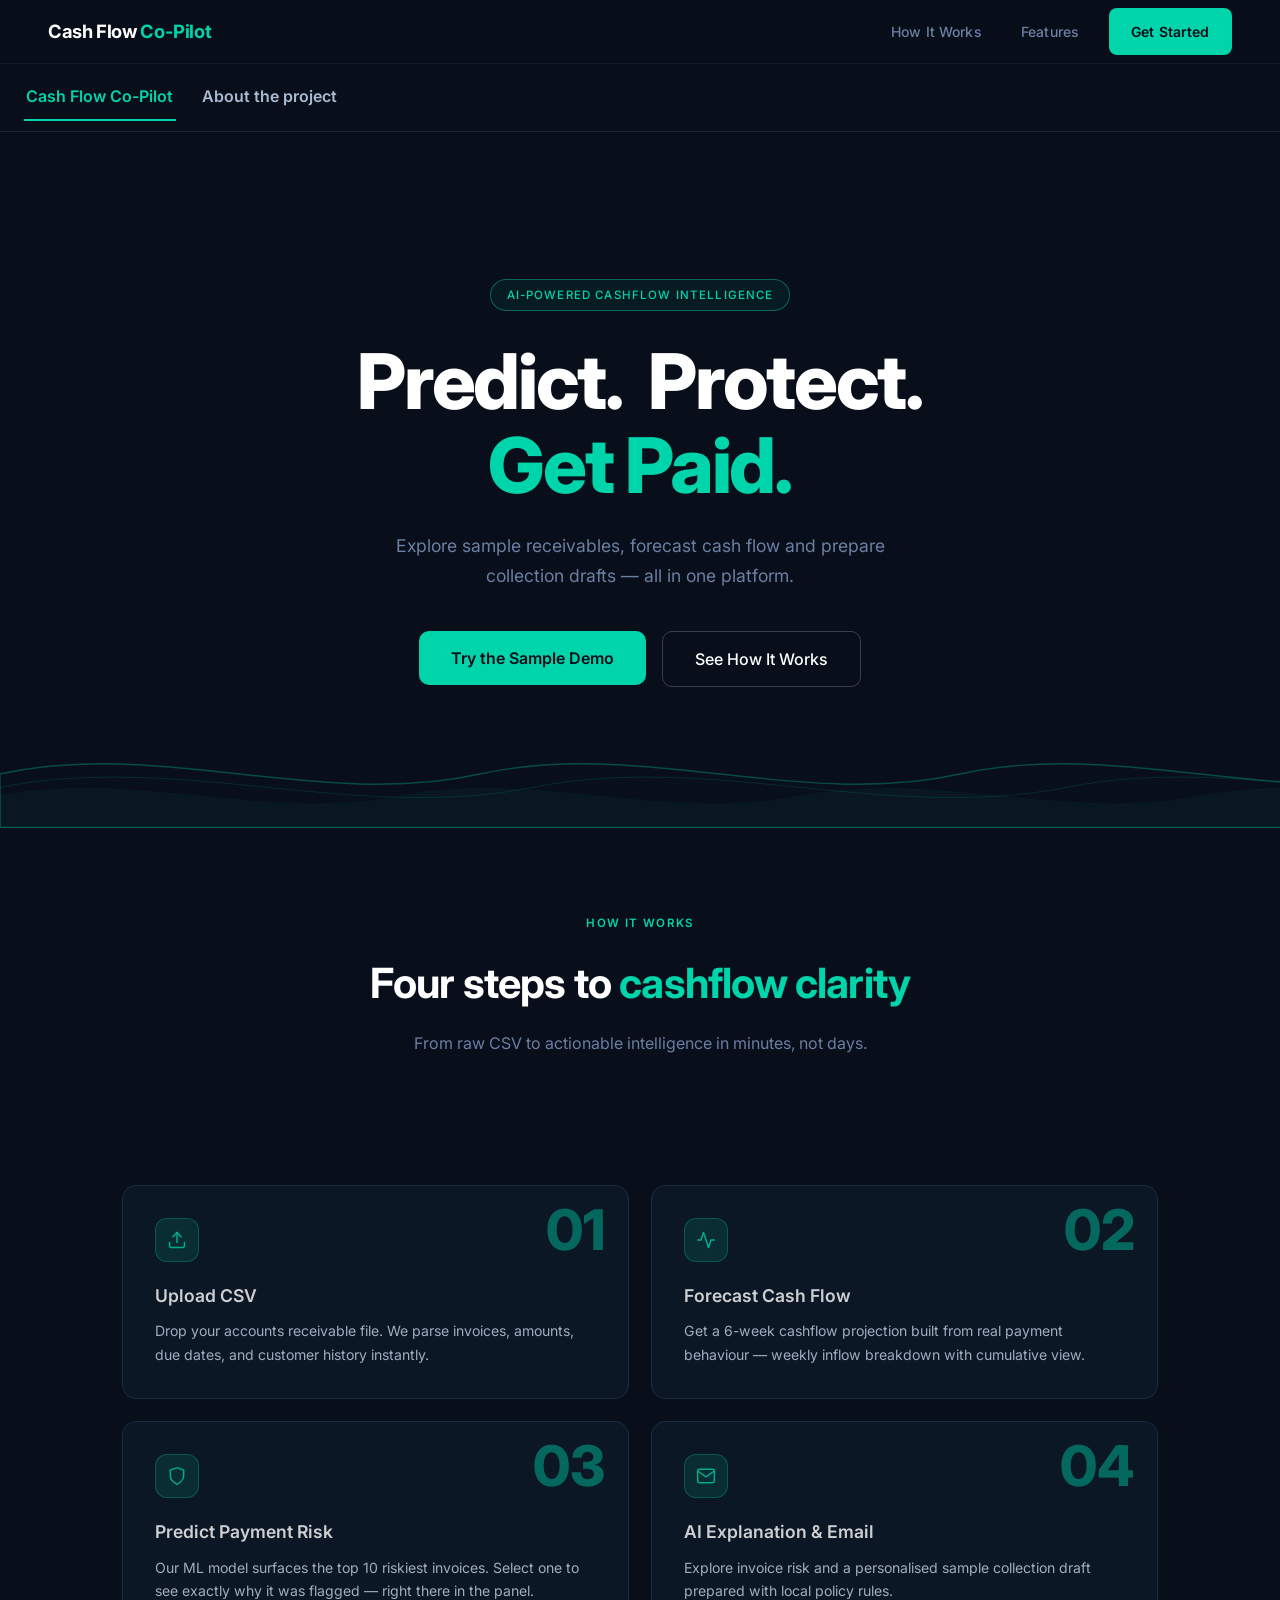
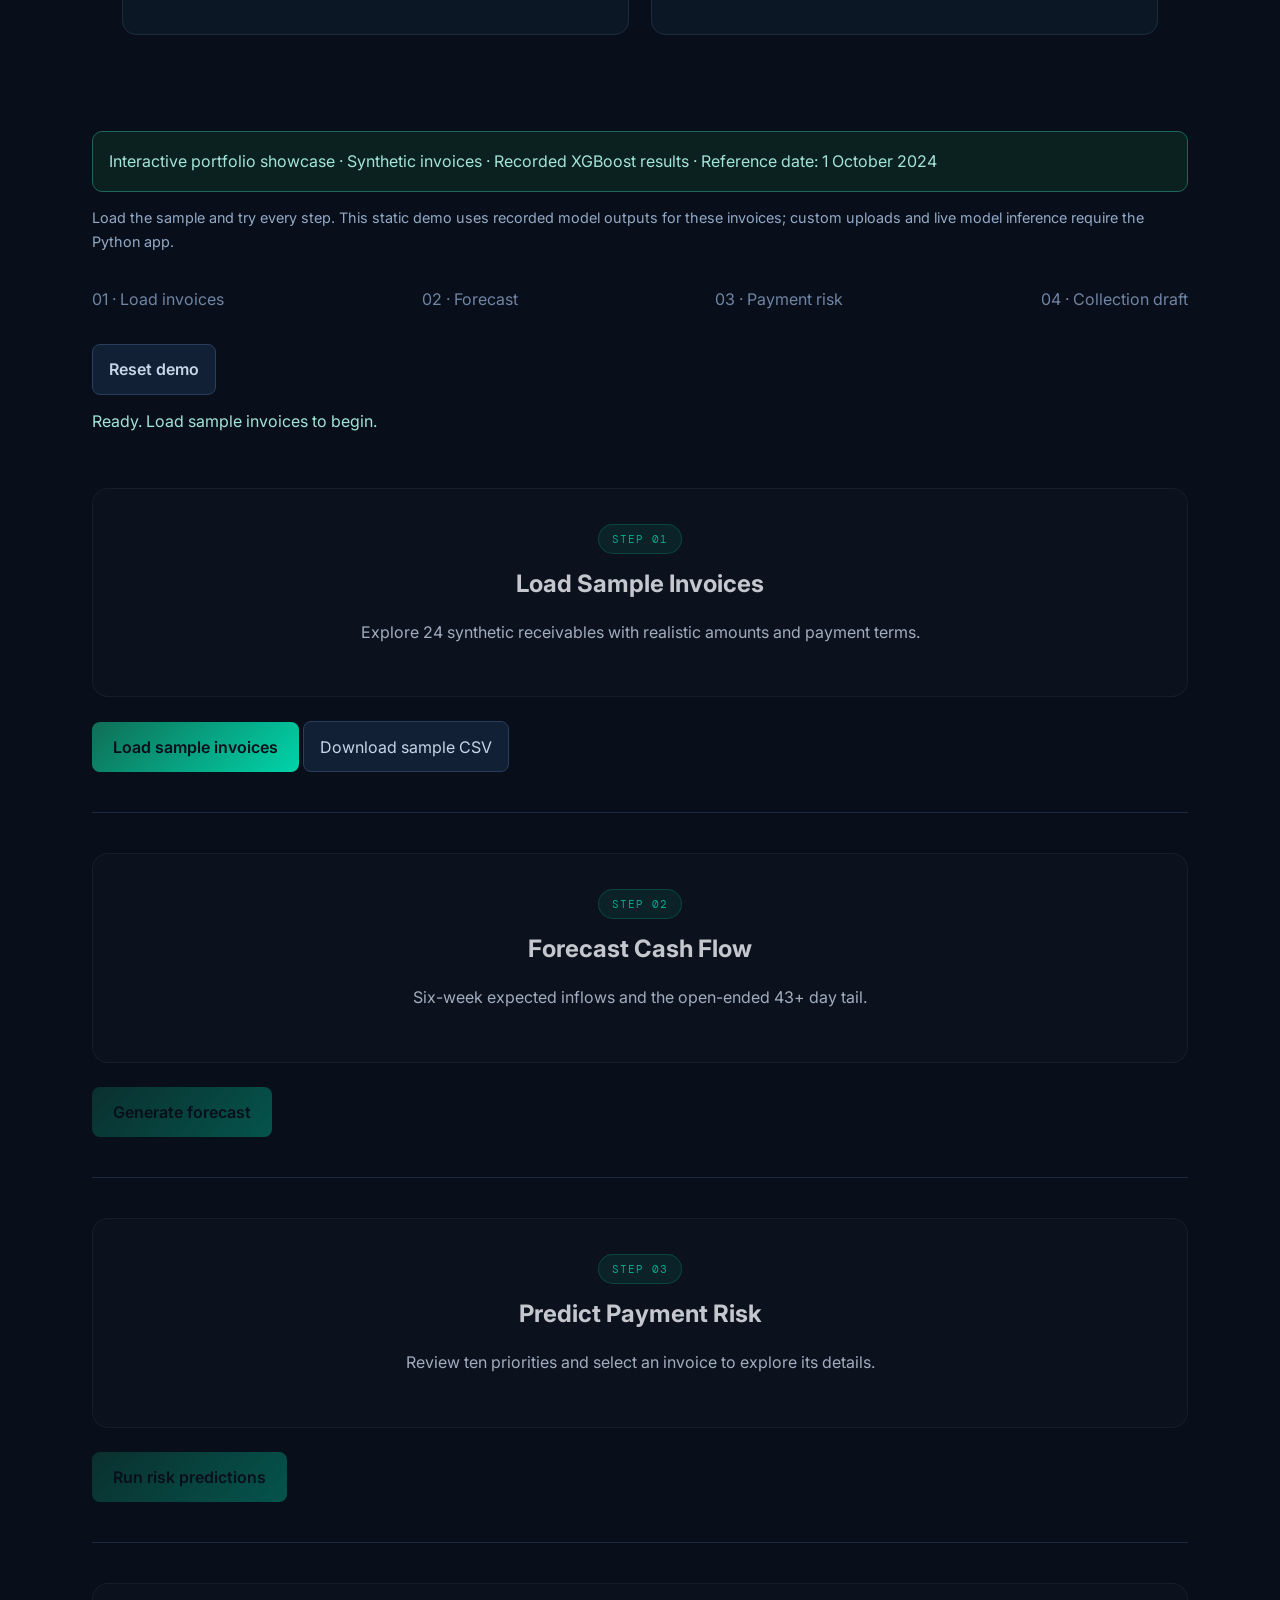
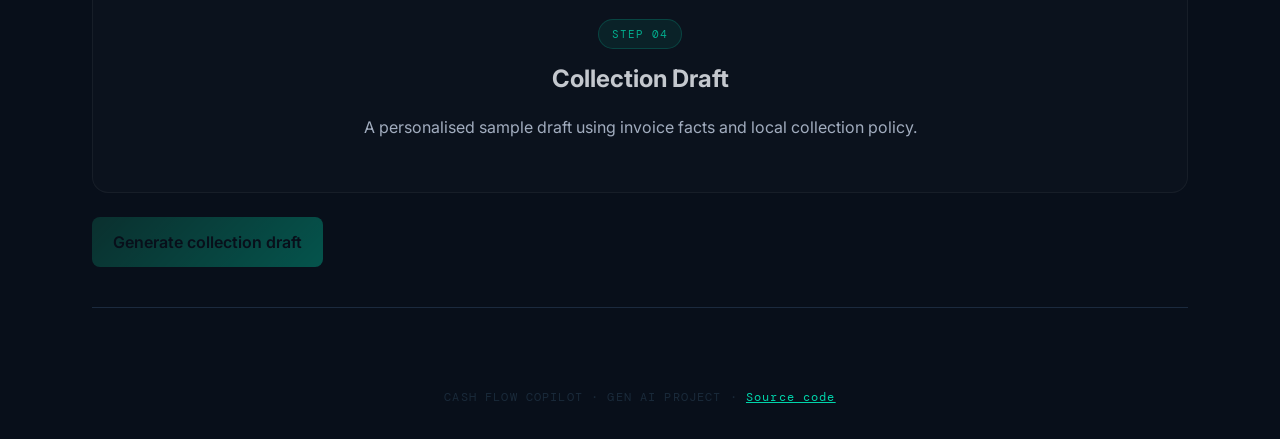
==== index.html @ 93c6bf47 "Publish interactive Cash Flow Co-Pilot sample showcase" ====
<!doctype html>
<html lang="en"><head><meta charset="utf-8"><meta name="viewport" content="width=device-width,initial-scale=1">
<title>Cash Flow Co-Pilot | Diogo Fernandes</title>
<meta name="description" content="Try Cash Flow Co-Pilot: interactive invoice payment forecasts, collections priorities and sample drafts. Learn about the XGBoost project.">
<link rel="icon" href="data:image/svg+xml,%3Csvg xmlns='http://www.w3.org/2000/svg' viewBox='0 0 64 64'%3E%3Ctext y='50' font-size='50'%3E💸%3C/text%3E%3C/svg%3E">
<link rel="stylesheet" href="original-theme.css"><link rel="stylesheet" href="site.css">
<script src="app.js" defer></script></head><body>
<div id="nav"></div>
<div class="tabs" role="tablist" aria-label="Project pages">
<button id="demo-tab" role="tab" aria-controls="demo" aria-selected="true">Cash Flow Co-Pilot</button>
<button id="about-tab" role="tab" aria-controls="about" aria-selected="false" tabindex="-1">About the project</button></div>
<main>
<section id="demo" role="tabpanel" aria-labelledby="demo-tab"><div id="landing"></div>
<div class="workspace" id="upload-section">
<div class="notice">Interactive portfolio showcase · Synthetic invoices · Recorded XGBoost results · Reference date: 1 October 2024</div>
<p class="note">Load the sample and try every step. This static demo uses recorded model outputs for these invoices; custom uploads and live model inference require the Python app.</p>
<div class="progress" aria-label="Workflow progress"><span>01 · Load invoices</span><span>02 · Forecast</span><span>03 · Payment risk</span><span>04 · Collection draft</span></div>
<button id="reset" class="secondary">Reset demo</button><div id="status" role="status" aria-live="polite"></div>
<section class="stage"><div class="step-block"><span class="snum">STEP 01</span><h2>Load Sample Invoices</h2><p>Explore 24 synthetic receivables with realistic amounts and payment terms.</p></div>
<button id="load">Load sample invoices</button> <a class="secondary" href="sample-invoices.csv" download>Download sample CSV</a>
<div id="invoices" hidden></div></section>
<section class="stage"><div class="step-block"><span class="snum">STEP 02</span><h2>Forecast Cash Flow</h2><p>Six-week expected inflows and the open-ended 43+ day tail.</p></div>
<button id="forecast" disabled>Generate forecast</button><div id="forecast-result" hidden></div></section>
<section class="stage"><div class="step-block"><span class="snum">STEP 03</span><h2>Predict Payment Risk</h2><p>Review ten priorities and select an invoice to explore its details.</p></div>
<button id="rank" disabled>Run risk predictions</button><div id="ranking-result" hidden></div></section>
<section class="stage"><div class="step-block"><span class="snum">STEP 04</span><h2>Collection Draft</h2><p>A personalised sample draft using invoice facts and local collection policy.</p></div>
<button id="draft" disabled>Generate collection draft</button><div id="draft-result" hidden></div></section>
</div></section>
<section id="about" class="about" role="tabpanel" aria-labelledby="about-tab" hidden></section>
</main><footer class="footer">CASH FLOW COPILOT · GEN AI PROJECT · <a href="https://github.com/diogofernandes/cf_copilot_dashboard">Source code</a></footer>
</body></html>
---- original-theme.css ----
@import url('https://fonts.googleapis.com/css2?family=Inter:wght@300;400;500;600;700;800&family=DM+Mono:wght@400;500&display=swap');

html, body, [class*="css"] { font-family: 'Inter', sans-serif; }
.main { background-color: #080f1a; }
.stApp { background: #080f1a; }
section[data-testid="stSidebar"] { display: none !important; }
header[data-testid="stHeader"] { display: none !important; }
div[data-testid="stDecoration"] { display: none !important; }
#MainMenu { display: none !important; }
div[data-testid="stToolbar"] { display: none !important; }
div[data-testid="stStatusWidget"] { display: none !important; }
.block-container { padding-top: 0 !important; max-width: 100% !important; }

/* Override Streamlit's global a{} styles inside nav */
div.nav a, div.nav a:link, div.nav a:visited, div.nav a:active {
    color: #6b7fa3 !important;
    text-decoration: none !important;
}
div.nav a.nav-cta, div.nav a.nav-cta:link,
div.nav a.nav-cta:visited, div.nav a.nav-cta:active {
    color: #080f1a !important;
    text-decoration: none !important;
}

/* Nav — fix Streamlit wrapper stacking */
[data-testid="stMarkdown"]:has(.nav) {
    position: sticky !important;
    top: 0 !important;
    z-index: 1000 !important;
    pointer-events: auto !important;
}
.nav {
    display: flex; align-items: center; justify-content: space-between;
    padding: 0 3rem; height: 64px;
    border-bottom: 1px solid rgba(255,255,255,0.06);
    background: rgba(8,15,26,0.95); position: sticky; top: 0; z-index: 1000;
    backdrop-filter: blur(12px);
    pointer-events: auto !important;
}
.nav-logo { font-size: 1.15rem; font-weight: 700; color: #ffffff; letter-spacing: -0.02em; }
.nav-logo span { color: #00d4aa; }
.nav-links { display: flex; gap: 0.25rem; align-items: center; pointer-events: auto !important; }
.nav-link {
    font-size: 0.875rem !important; font-weight: 500 !important; color: #6b7fa3 !important;
    text-decoration: none !important;
    padding: 0.75rem 1.1rem; border-radius: 8px; letter-spacing: 0.01em;
    display: inline-block !important;
    position: relative !important; z-index: 1001 !important;
    pointer-events: auto !important; cursor: pointer !important;
    transition: color 0.2s ease, background 0.2s ease;
}
.nav-link:hover { color: #ffffff !important; background: rgba(255,255,255,0.05); }
.nav-cta {
    font-size: 0.875rem !important; font-weight: 600 !important; color: #080f1a !important;
    background: #00d4aa; text-decoration: none !important;
    padding: 0.75rem 1.4rem; border-radius: 8px; margin-left: 0.5rem;
    letter-spacing: 0.01em; display: inline-block !important;
    position: relative !important; z-index: 1001 !important;
    pointer-events: auto !important; cursor: pointer !important;
    transition: background 0.2s ease, box-shadow 0.2s ease, transform 0.2s ease;
}
.nav-cta:hover { background: #00f0c0 !important; color: #080f1a !important; transform: translateY(-1px); box-shadow: 0 4px 16px rgba(0,212,170,0.35); }

/* Hero */
.hero {
    position: relative; min-height: 82vh;
    display: flex; flex-direction: column;
    align-items: center; justify-content: center;
    text-align: center; overflow: visible; padding: 4rem 2rem;
}
.hero-badge {
    display: inline-block; border: 1px solid rgba(0,212,170,0.4);
    color: #00d4aa; font-size: 0.72rem; font-weight: 500;
    padding: 0.35rem 1rem; border-radius: 50px;
    letter-spacing: 0.1em; margin-bottom: 1.8rem;
    background: rgba(0,212,170,0.06);
}
.hero-title {
    font-size: clamp(3rem, 6vw, 5rem); font-weight: 800; color: #ffffff;
    line-height: 1.1; letter-spacing: -0.03em; margin-bottom: 1.4rem;
}
.hero-title .accent { color: #00d4aa; }
.hero-sub {
    font-size: 1.1rem; color: #6b7fa3; font-weight: 400;
    max-width: 560px; line-height: 1.7; margin-bottom: 2.5rem;
}
.hero-btns { display: flex; gap: 1rem; justify-content: center; flex-wrap: wrap; }
.btn-primary {
    background: #00d4aa; color: #080f1a; font-weight: 600;
    font-size: 1rem; padding: 0.85rem 2rem; border-radius: 10px;
    cursor: pointer; border: none; transition: all 0.25s ease;
}
.btn-primary:hover { background: #00f0c0; transform: translateY(-3px); box-shadow: 0 12px 30px rgba(0,212,170,0.35); }
.btn-secondary {
    background: transparent; color: #ffffff; font-weight: 500;
    font-size: 1rem; padding: 0.85rem 2rem; border-radius: 10px;
    cursor: pointer; border: 1px solid rgba(255,255,255,0.2); transition: all 0.25s ease;
}
.btn-secondary:hover { background: rgba(255,255,255,0.08); transform: translateY(-3px); }
.hero-title .word {
    display: inline-block; cursor: default;
    transition: color 0.25s ease, text-shadow 0.25s ease, transform 0.25s ease;
    white-space: nowrap;
}
.hero-title .word:hover {
    color: #00d4aa; transform: scale(1.06) translateY(-3px);
    text-shadow: 0 0 20px rgba(0,212,170,0.8), 0 0 40px rgba(0,212,170,0.5),
                 0 0 80px rgba(0,212,170,0.3), 0 0 120px rgba(0,212,170,0.15);
}
.hero-title .word.accent-word { color: #00d4aa; }
.hero-title .word.accent-word:hover {
    color: #ffffff;
    text-shadow: 0 0 20px rgba(255,255,255,0.7), 0 0 40px rgba(0,212,170,0.6),
                 0 0 80px rgba(0,212,170,0.4), 0 0 120px rgba(0,212,170,0.2);
}

/* Section */
.section { padding: 5rem 3rem; }
.section-label {
    text-align: center; font-size: 0.72rem; font-weight: 600;
    color: #00d4aa; letter-spacing: 0.12em; margin-bottom: 1rem;
}
.section-title {
    text-align: center; font-size: 2.6rem; font-weight: 700;
    color: #ffffff; margin-bottom: 0.8rem; letter-spacing: -0.02em;
}
.section-title .accent { color: #00d4aa; }
.section-sub { text-align: center; font-size: 1rem; color: #6b7fa3; margin-bottom: 3rem; }

/* Feature cards */
.feat-card-hover {
    background: rgba(255,255,255,0.03); border: 1px solid rgba(255,255,255,0.07);
    border-radius: 16px; padding: 1.8rem; position: relative; overflow: hidden;
    transition: all 0.35s ease; cursor: default; min-height: 200px; opacity: 0.8;
}
.feat-card-hover:hover {
    background: rgba(0,212,170,0.07); border-color: rgba(0,212,170,0.3);
    transform: translateY(-6px); box-shadow: 0 20px 60px rgba(0,212,170,0.08); opacity: 1;
}
.feat-card-hover .card-title {
    font-size: 1.1rem; font-weight: 600; color: #8a9ab8; margin-bottom: 0.6rem;
    display: inline-block; transition: transform 0.35s ease, color 0.35s ease;
}
.feat-card-hover:hover .card-title { transform: scale(1.08); color: #ffffff; }
.feat-card-hover .card-desc { font-size: 0.88rem; color: #3d5278; line-height: 1.65; transition: color 0.35s ease; }
.feat-card-hover:hover .card-desc { color: #6b7fa3; }
.feat-card-hover .card-num {
    position: absolute; top: 1rem; right: 1.4rem;
    font-size: 3.5rem; font-weight: 800; color: rgba(255,255,255,0.03);
    line-height: 1; transition: color 0.35s ease;
}
.feat-card-hover:hover .card-num { color: rgba(0,212,170,0.08); }

/* CTA section */
.cta-section {
    margin: 0 3rem 4rem; padding: 4rem 3rem;
    background: rgba(255,255,255,0.03); border: 1px solid rgba(255,255,255,0.07);
    border-radius: 24px; text-align: center;
}
.cta-title {
    font-size: 2.4rem; font-weight: 700; color: #ffffff;
    margin-bottom: 1rem; letter-spacing: -0.02em; line-height: 1.2;
}
.cta-title .accent { color: #00d4aa; }
.cta-sub { font-size: 1rem; color: #6b7fa3; margin-bottom: 2rem; max-width: 420px; margin-left: auto; margin-right: auto; }

/* Divider */
.divider { border: none; border-top: 1px solid rgba(255,255,255,0.06); margin: 2rem 0; }

/* Step block header */
.step-block {
    display: flex; flex-direction: column; align-items: center; justify-content: center;
    text-align: center; padding: 2.2rem 2rem; min-height: 140px; width: 100%;
    background: rgba(255,255,255,0.02); border: 1px solid rgba(255,255,255,0.06);
    border-radius: 16px; margin-bottom: 1.5rem; opacity: 0.8; cursor: default;
    transition: all 0.35s ease;
}
.step-block:hover {
    background: rgba(0,212,170,0.07); border-color: rgba(0,212,170,0.3);
    opacity: 1; transform: translateY(-4px); box-shadow: 0 16px 48px rgba(0,212,170,0.08);
}
.step-block .snum {
    font-family: 'DM Mono', monospace; font-size: 0.7rem; color: #00d4aa;
    letter-spacing: 0.1em; background: rgba(0,212,170,0.1); border: 1px solid rgba(0,212,170,0.25);
    padding: 0.3rem 0.8rem; border-radius: 20px; margin-bottom: 0.6rem; display: inline-block;
}
.step-block .stitle {
    font-size: 1.8rem; font-weight: 700; color: #6b7fa3; margin-top: 0.3rem;
    display: inline-block; transition: color 0.35s ease, transform 0.35s ease;
}
.step-block:hover .stitle { color: #ffffff; transform: scale(1.06); }
.step-block .sdesc { font-size: 0.9rem; color: #1e3050; margin-top: 0.4rem; transition: color 0.35s ease; }
.step-block:hover .sdesc { color: #6b7fa3; }

/* KPI cards */
.kpi-grid { display: grid; grid-template-columns: repeat(4,1fr); gap: 12px; margin: 1rem 0; }
.kpi-card {
    background: rgba(255,255,255,0.03); border: 1px solid rgba(255,255,255,0.07);
    border-radius: 12px; padding: 1.2rem;
}
.kpi-val { font-family: 'DM Mono', monospace; font-size: 1.8rem; font-weight: 500; color: #ffffff; }
.kpi-sub { font-size: 0.8rem; color: #00d4aa; margin-top: 0.1rem; }
.kpi-lbl { font-size: 0.72rem; color: #6b7fa3; text-transform: uppercase; letter-spacing: 0.07em; margin-top: 0.3rem; }

#defines the brightness and colors

/* st.metric overrides — label, value, delta */
[data-testid="stMetric"] {
    background: rgba(255,255,255,0.03);
    border: 1px solid rgba(255,255,255,0.07);
    border-radius: 12px;
    padding: 1rem 1.2rem;
}
[data-testid="stMetricLabel"] p,
[data-testid="stMetricLabel"] {
    color: #8a9bbf !important;
    font-size: 0.78rem !important;
    font-weight: 500 !important;
    text-transform: uppercase !important;
    letter-spacing: 0.07em !important;
}
[data-testid="stMetricValue"] > div,
[data-testid="stMetricValue"] {
    color: #ffffff !important;
    font-family: 'DM Mono', monospace !important;
    font-size: 1.8rem !important;
    font-weight: 500 !important;
}
[data-testid="stMetricDelta"] { color: #00d4aa !important; }



/* Email / detail cards */
.email-box {
    background: rgba(255,255,255,0.02); border: 1px solid rgba(0,212,170,0.15);
    border-radius: 10px; padding: 1.2rem; font-family: 'DM Mono', monospace;
    font-size: 0.82rem; color: #c9d4e8; white-space: pre-wrap; line-height: 1.7;
}
.detail-card {
    background: rgba(255,255,255,0.03); border: 1px solid rgba(255,255,255,0.07);
    border-radius: 12px; padding: 1.4rem;
}

/* Risk badge */
.risk-badge {
    display: inline-block; padding: 0.2rem 0.7rem; border-radius: 20px;
    font-size: 0.75rem; font-weight: 600; letter-spacing: 0.05em;
}

/* Invoice detail panel */
.invoice-panel {
    background: rgba(0,212,170,0.04); border: 1px solid rgba(0,212,170,0.2);
    border-radius: 14px; padding: 1.6rem; margin-top: 1rem;
}

/* Streamlit button override */
.stButton > button {
    background: linear-gradient(135deg, #0f6e56, #00d4aa) !important;
    color: #080f1a !important; border: none !important;
    border-radius: 8px !important; font-weight: 600 !important; font-size: 0.9rem !important;
}
.stButton > button:hover { transform: translateY(-2px) !important; box-shadow: 0 8px 24px rgba(0,212,170,0.25) !important; }

/* Placeholder */
.placeholder { text-align:center; color:#2a3d5c; font-size:0.95rem; padding:1.5rem 0; width:100%; }

/* Footer */
.footer {
    text-align:center; padding:3rem 0 2rem; color:#1a2a3a;
    font-family:'DM Mono',monospace; font-size:0.72rem; letter-spacing:0.1em;
}
---- site.css ----
*{box-sizing:border-box}html{scroll-behavior:smooth}body{margin:0;background:#080f1a;color:#c8d4e8;font-family:Inter,Arial,sans-serif;line-height:1.65}
h1,h2,h3,strong{color:#f4f7fc}h2{line-height:1.3}a{color:#00d4aa}button,a.secondary{font:inherit}
button{background:linear-gradient(135deg,#0f6e56,#00d4aa);border:0;border-radius:8px;padding:.75rem 1.3rem;color:#080f1a;font-weight:600;cursor:pointer}
button:disabled{opacity:.35;cursor:not-allowed}button:hover:not(:disabled){filter:brightness(1.12)}
button:focus-visible,a:focus-visible,select:focus-visible{outline:2px solid #00d4aa;outline-offset:4px}
button.secondary,a.secondary{display:inline-block;background:#122035;color:#c8d4e8;border:1px solid #2a3d5c;border-radius:8px;padding:.7rem 1rem;text-decoration:none}
[hidden]{display:none!important}.tabs{display:flex;gap:1.5rem;max-width:1280px;margin:0 auto;padding:.6rem 1.5rem;border-bottom:1px solid #182436}
.tabs button{background:none;border-radius:0;color:#a9bad2;padding:.6rem .15rem;border-bottom:2px solid transparent}
.tabs button[aria-selected=true]{color:#00d4aa;border-color:#00d4aa}.nav-logo{white-space:nowrap}
.hero{min-height:78vh}.word.accent-word,.accent{color:#00d4aa}.word{color:white}
.feature-grid{display:grid;grid-template-columns:1fr 1fr;gap:1.4rem;max-width:1100px;margin:0 auto 4rem;padding:0 2rem}
.feature-grid .feat-card-hover{border:1px solid #203349;border-radius:14px;background:#0d1929;padding:2rem}
.workspace{max-width:1160px;margin:auto;padding:2rem}.notice{border:1px solid #1e6659;border-radius:10px;padding:1rem;background:#0a211f;color:#a4e5d9}
.note{color:#93a9c7;font-size:.9rem}.progress{display:flex;justify-content:space-between;gap:1rem;margin:2rem 0;flex-wrap:wrap}
.progress span{color:#7085a4}.progress span.active{color:#00d4aa}
.stage{padding:2.5rem 0;border-bottom:1px solid #1b2a3e}.step-block{margin-bottom:1.5rem}.step-block h2{margin:.25rem 0}.snum{color:#00d4aa;font-size:.75rem;letter-spacing:.1em}
.metrics{display:grid;grid-template-columns:repeat(3,1fr);gap:1rem;margin:1.5rem 0}
.metric{background:#0f1b2d;border:1px solid #203349;padding:1.2rem;border-radius:12px}.metric span{display:block;font-size:.82rem;color:#a9bad2}.metric strong{display:block;font-size:1.8rem}
.table-wrap{overflow:auto;margin:1.5rem 0;border:1px solid #203349;border-radius:12px}table{width:100%;border-collapse:collapse;white-space:nowrap;font-size:.9rem}
th{background:#132238;text-align:left;color:#96b6d8;font-size:.75rem;text-transform:uppercase;letter-spacing:.05em}td,th{padding:.85rem 1rem;border-bottom:1px solid #1b2a3e}
tbody tr:hover{background:#122537}tr[data-invoice]{cursor:pointer}tr.selected{background:#143a35}
select{display:block;width:100%;background:#132238;color:#eaf1fc;border:1px solid #35506b;border-radius:8px;padding:.8rem;margin:.7rem 0 1.4rem;font:inherit}
.pill{background:#173e32;color:#8de4b8;border:1px solid #285c4a;padding:.2rem .6rem;border-radius:16px;font-size:.8rem}.pill.medium{background:#40381a;color:#ffd46a}.pill.high{background:#402619;color:#ffb274}
.invoice-panel{margin:1.5rem 0}.chart{background:#0d1929;border:1px solid #203349;border-radius:14px;padding:1rem;margin:1.5rem 0}.chart svg{width:100%;height:auto}.chart text{font-family:inherit;fill:#a9bad2;font-size:13px}
.email-box{background:#0d1929;border:1px solid #35516d;border-radius:12px;padding:1.5rem;white-space:pre-wrap;overflow-wrap:anywhere}
.about{max-width:1050px;margin:2rem auto;padding:0 2rem;color:#a9bad2}.about h2{margin-top:2.5rem}.about .metric{display:inline-block;margin:.7rem 1rem .7rem 0}
#status{color:#a4e5d9;min-height:1.7rem;margin:.8rem 0}.error{color:#ffb6be!important}
@media(max-width:650px){.nav{height:auto;min-height:64px;padding:1rem;flex-wrap:wrap;gap:.5rem}.nav-links{flex-wrap:wrap}.nav a.nav-link,.nav a.nav-cta{padding:.5rem!important;font-size:.75rem!important}.hero{padding:3rem 1rem}.hero-title{font-size:2.8rem}.hero-btns{display:flex;flex-direction:column;gap:1rem}.feature-grid{grid-template-columns:1fr;padding:0 1rem}.workspace,.about{padding:1rem}.metrics{grid-template-columns:1fr}.tabs{gap:.75rem;padding:.6rem 1rem}.tabs button{font-size:.85rem}.progress{font-size:.8rem}.invoice-panel{padding:1rem}}
@media(prefers-reduced-motion:reduce){html{scroll-behavior:auto}*{animation:none!important;transition:none!important}}
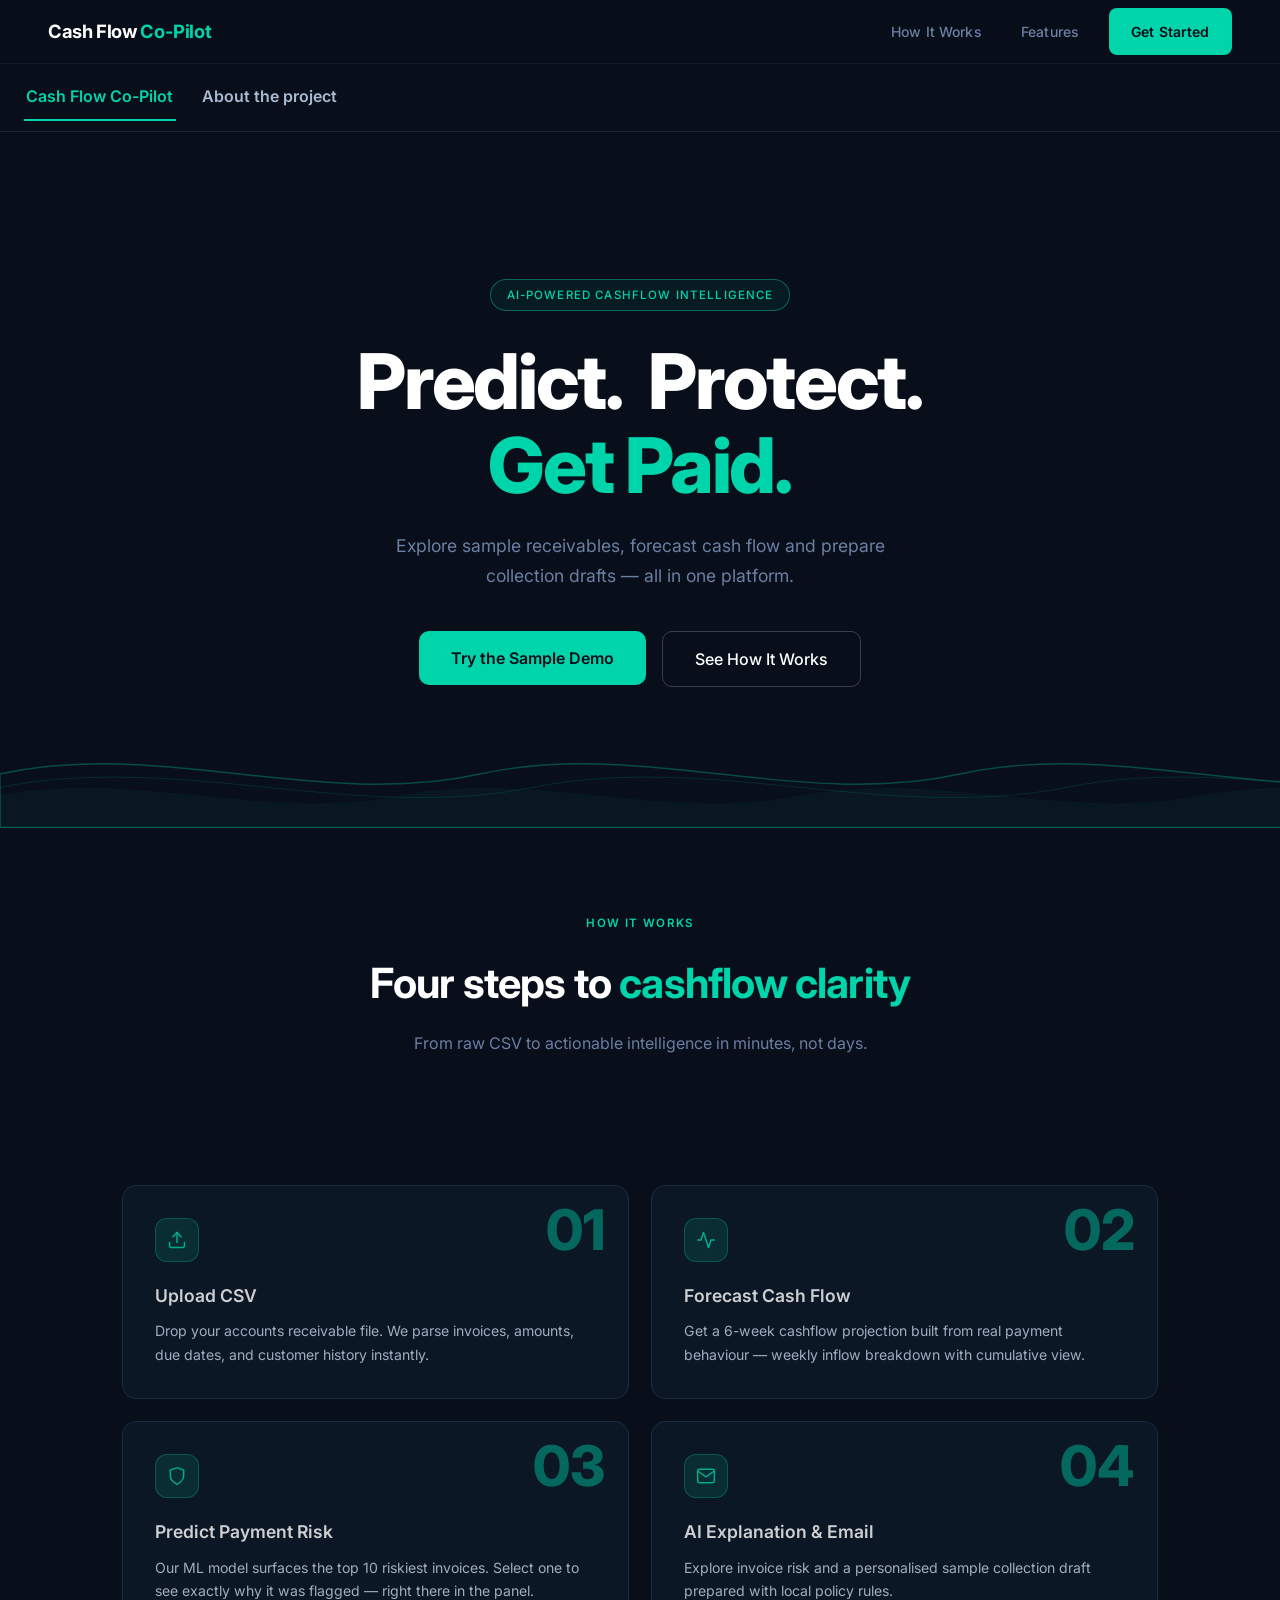
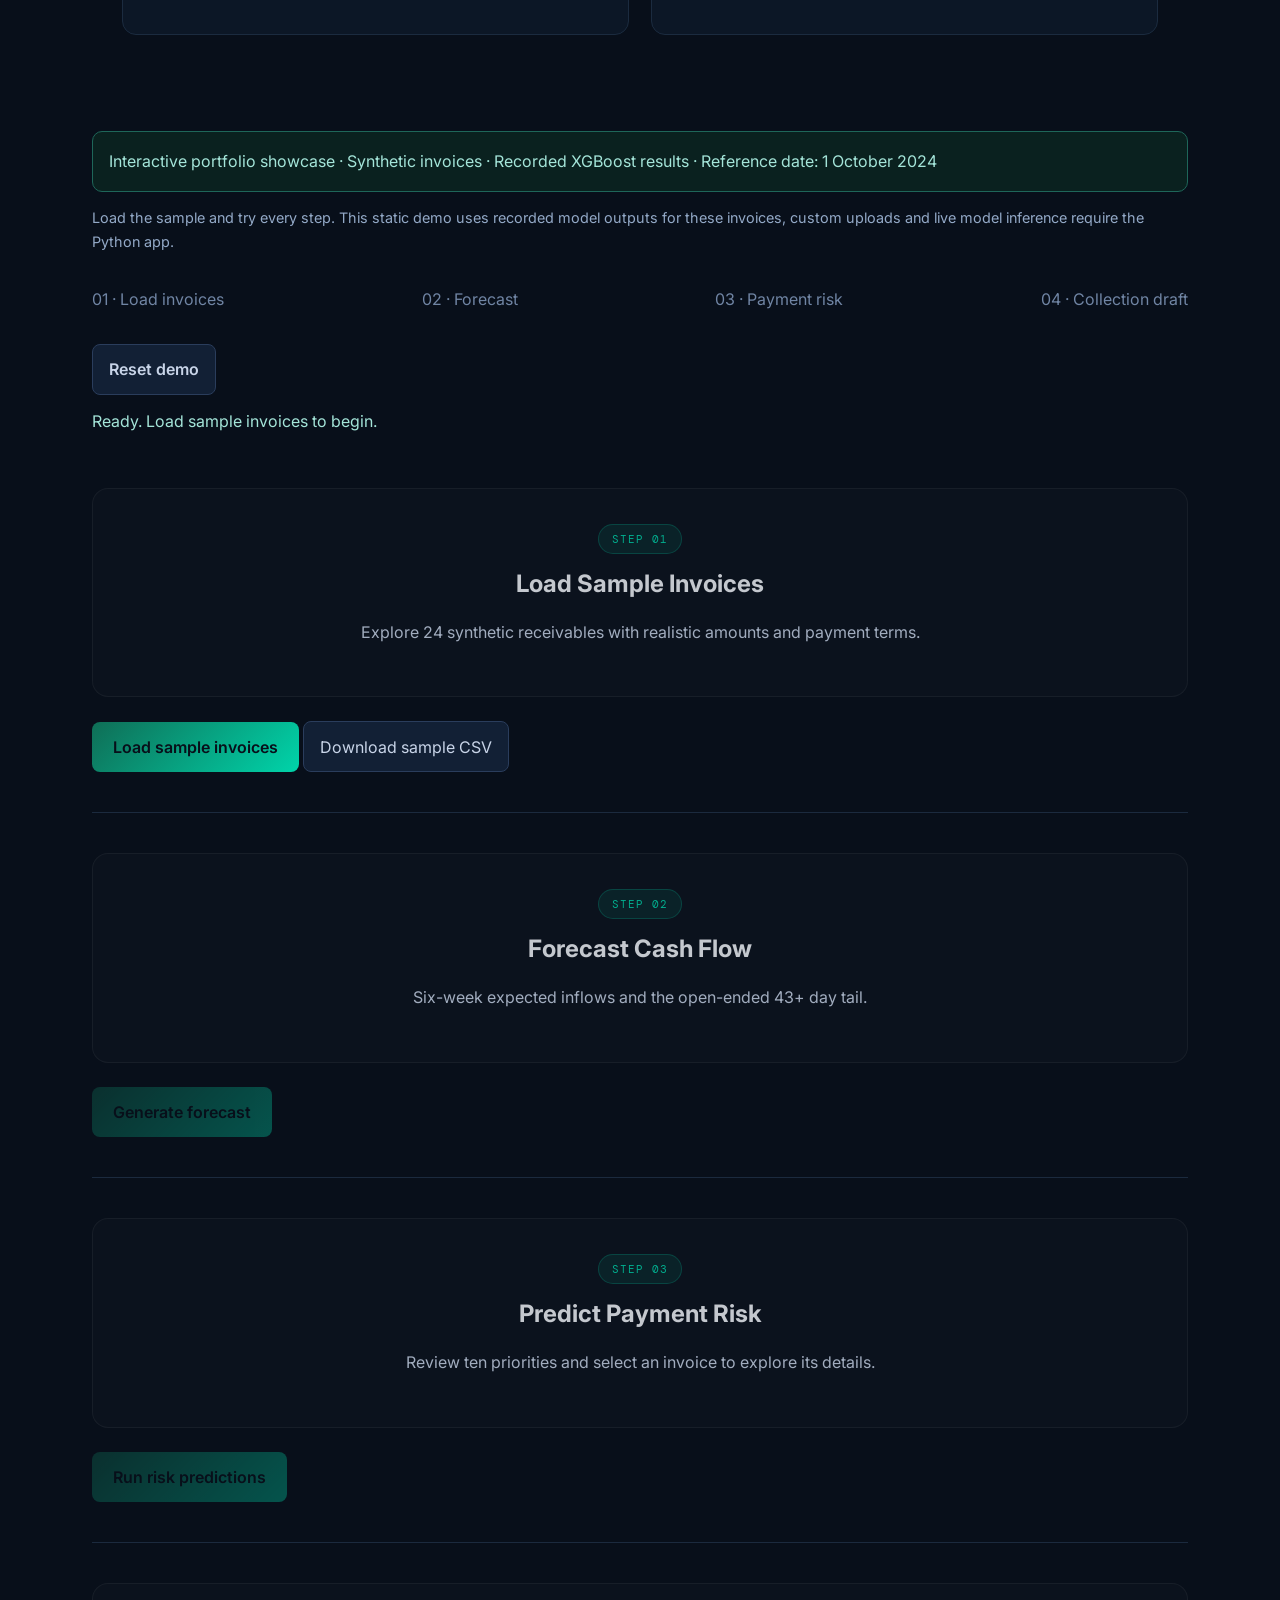
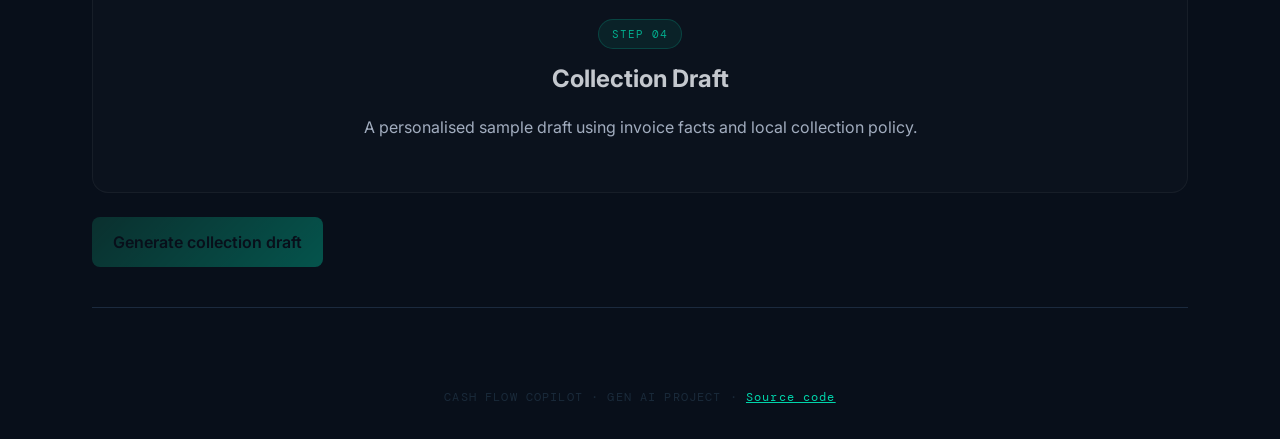
==== commit a0a02c85: "Update interactive portfolio showcase" ====
--- a/index.html
+++ b/index.html
@@ -13,7 +13,7 @@
 <section id="demo" role="tabpanel" aria-labelledby="demo-tab"><div id="landing"></div>
 <div class="workspace" id="upload-section">
 <div class="notice">Interactive portfolio showcase · Synthetic invoices · Recorded XGBoost results · Reference date: 1 October 2024</div>
-<p class="note">Load the sample and try every step. This static demo uses recorded model outputs for these invoices; custom uploads and live model inference require the Python app.</p>
+<p class="note">Load the sample and try every step. This static demo uses recorded model outputs for these invoices, custom uploads and live model inference require the Python app.</p>
 <div class="progress" aria-label="Workflow progress"><span>01 · Load invoices</span><span>02 · Forecast</span><span>03 · Payment risk</span><span>04 · Collection draft</span></div>
 <button id="reset" class="secondary">Reset demo</button><div id="status" role="status" aria-live="polite"></div>
 <section class="stage"><div class="step-block"><span class="snum">STEP 01</span><h2>Load Sample Invoices</h2><p>Explore 24 synthetic receivables with realistic amounts and payment terms.</p></div>
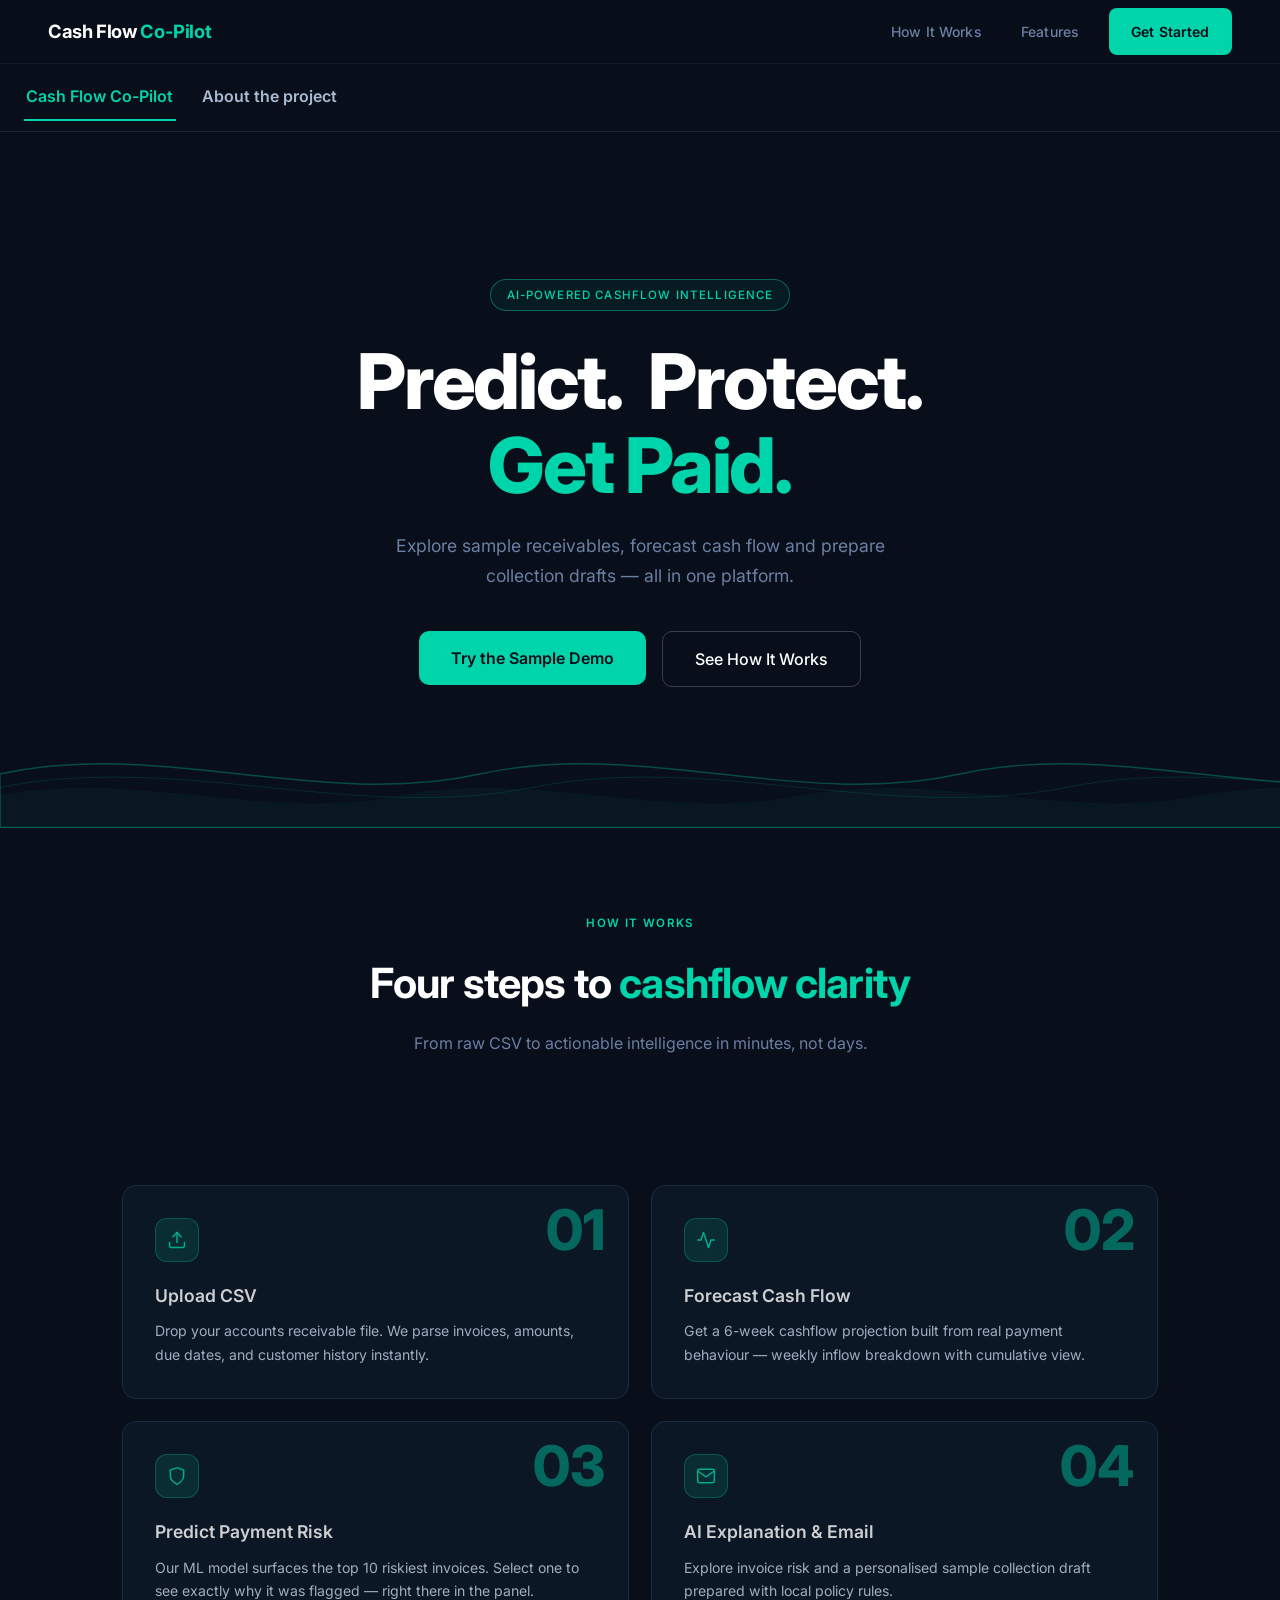
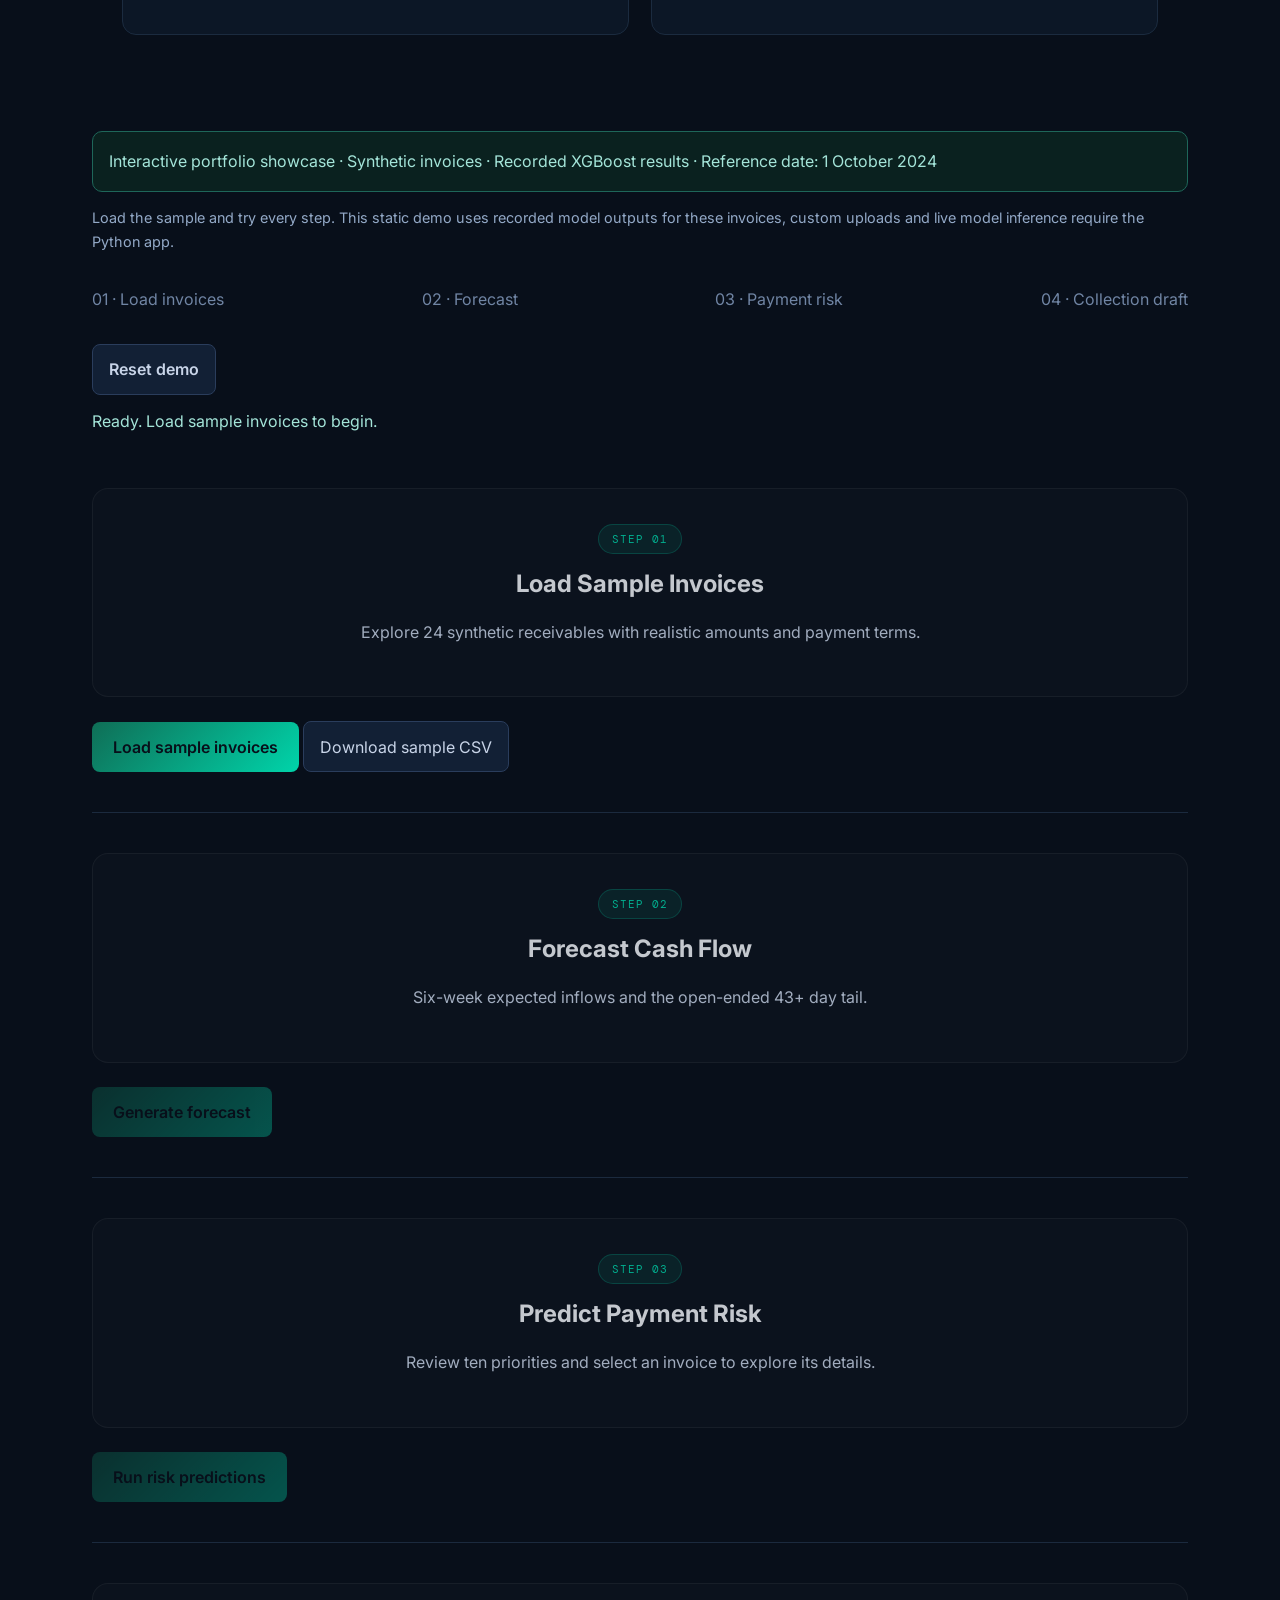
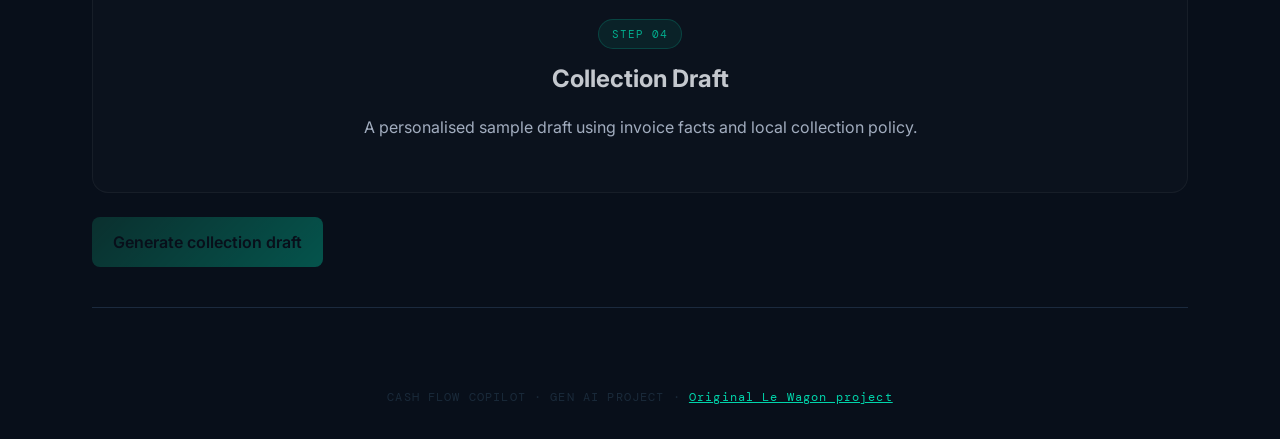
==== commit 99c037a1: "Update interactive portfolio showcase" ====
--- a/index.html
+++ b/index.html
@@ -27,5 +27,5 @@
 <button id="draft" disabled>Generate collection draft</button><div id="draft-result" hidden></div></section>
 </div></section>
 <section id="about" class="about" role="tabpanel" aria-labelledby="about-tab" hidden></section>
-</main><footer class="footer">CASH FLOW COPILOT · GEN AI PROJECT · <a href="https://github.com/diogofernandes/cf_copilot_dashboard">Source code</a></footer>
+</main><footer class="footer">CASH FLOW COPILOT · GEN AI PROJECT · <a href="https://github.com/EwaltsJ/cf_copilot">Original Le Wagon project</a></footer>
 </body></html>
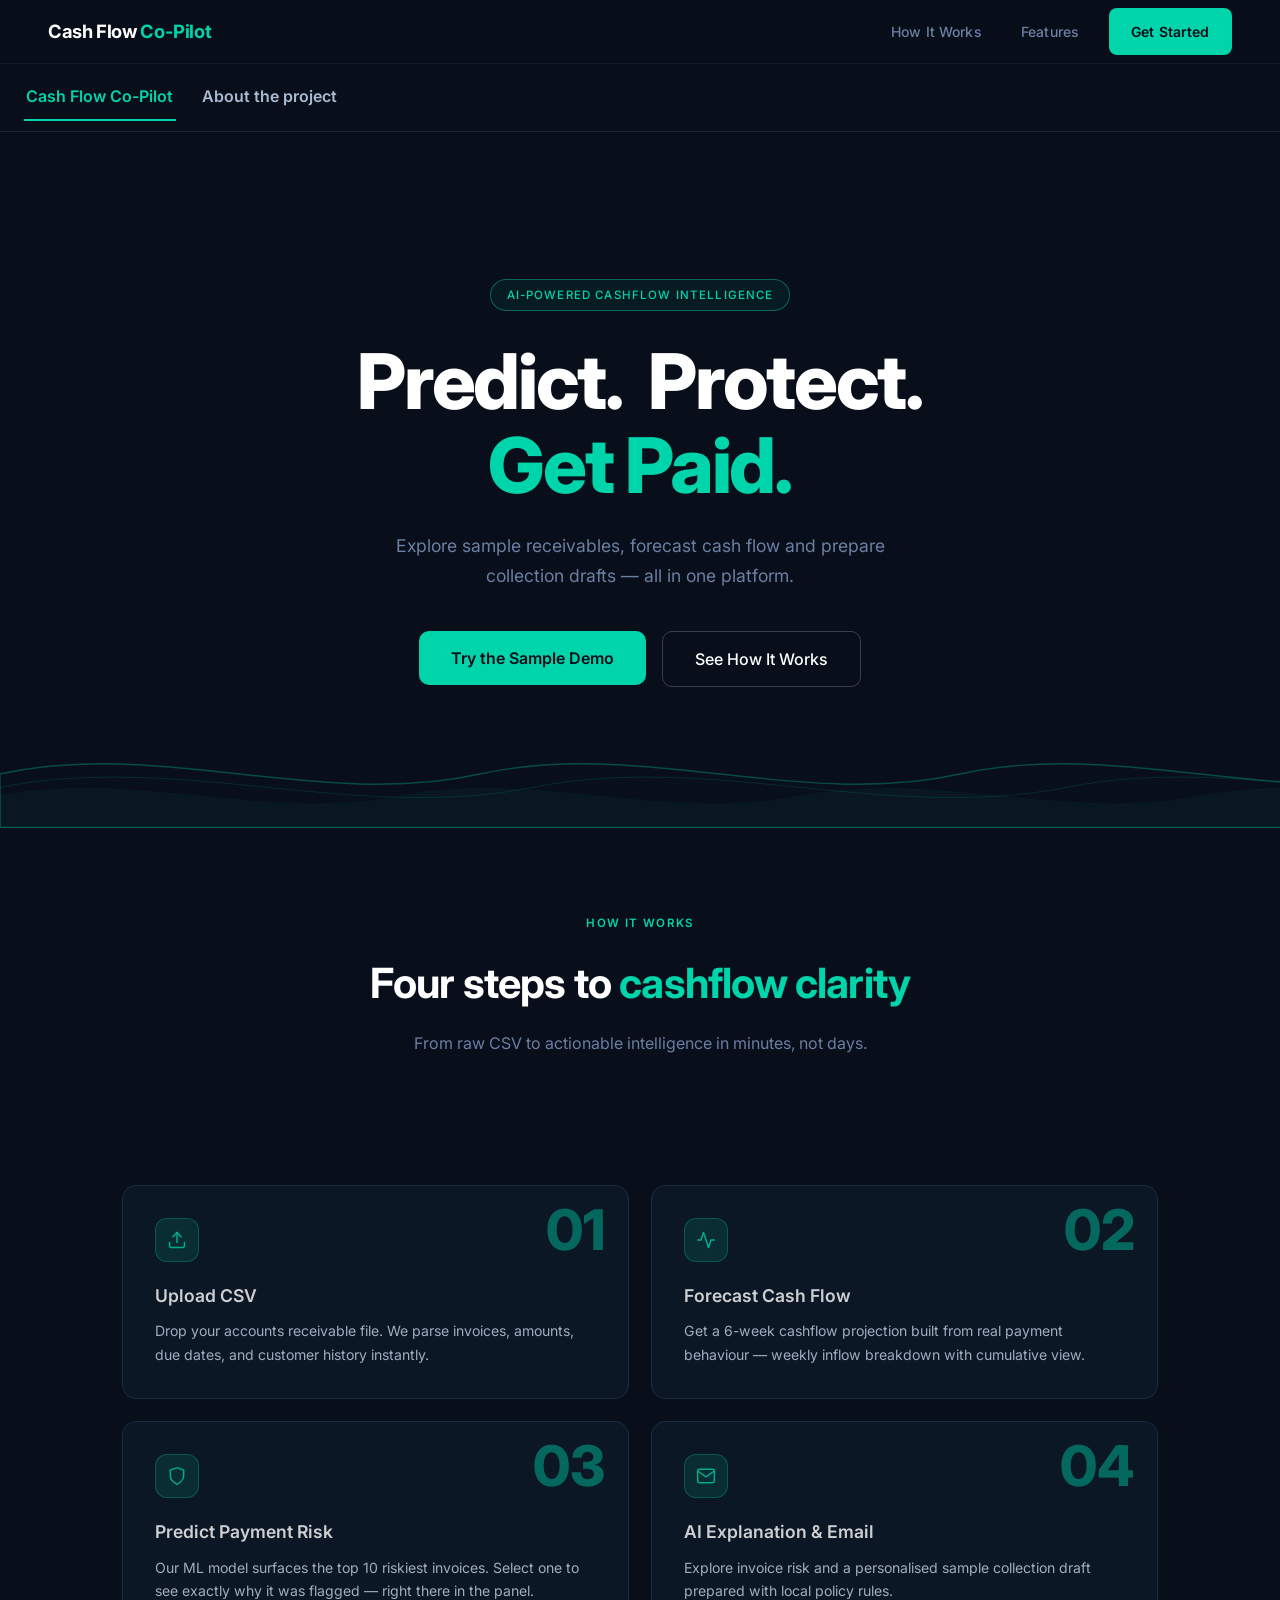
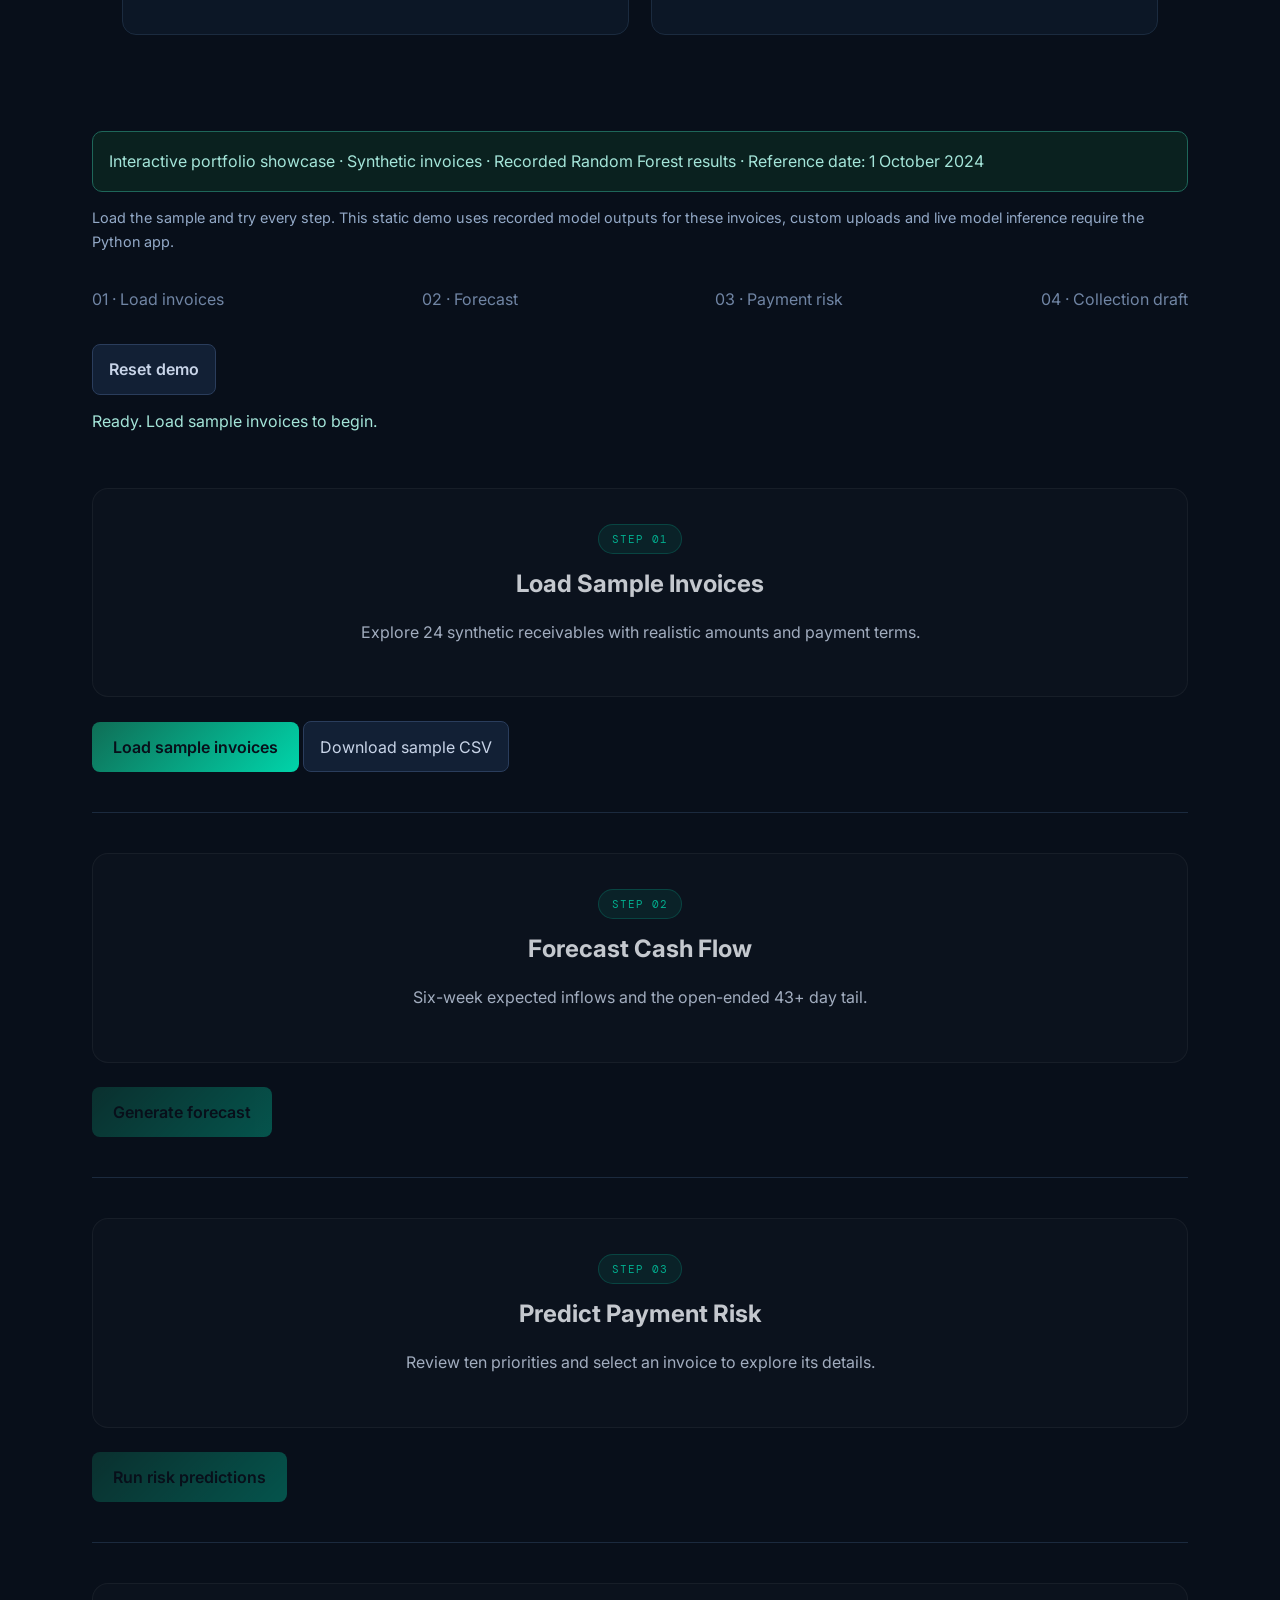
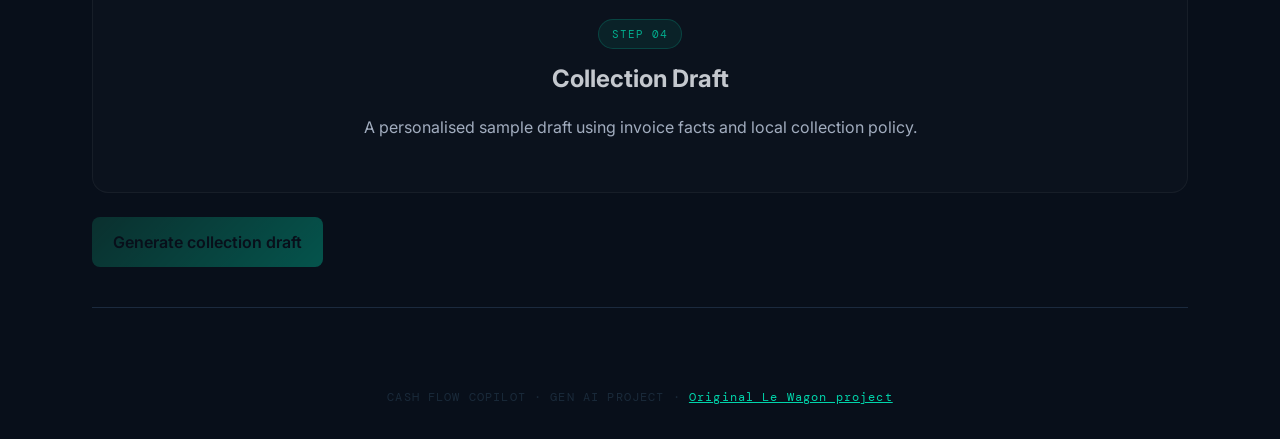
==== commit 4624995d: "Correct Random Forest labels in metadata and showcase banner" ====
--- a/index.html
+++ b/index.html
@@ -1,7 +1,7 @@
 <!doctype html>
 <html lang="en"><head><meta charset="utf-8"><meta name="viewport" content="width=device-width,initial-scale=1">
 <title>Cash Flow Co-Pilot | Diogo Fernandes</title>
-<meta name="description" content="Try Cash Flow Co-Pilot: interactive invoice payment forecasts, collections priorities and sample drafts. Learn about the XGBoost project.">
+<meta name="description" content="Try Cash Flow Co-Pilot: interactive invoice payment forecasts, collections priorities and sample drafts. Learn about the Random Forest project.">
 <link rel="icon" href="data:image/svg+xml,%3Csvg xmlns='http://www.w3.org/2000/svg' viewBox='0 0 64 64'%3E%3Ctext y='50' font-size='50'%3E💸%3C/text%3E%3C/svg%3E">
 <link rel="stylesheet" href="original-theme.css"><link rel="stylesheet" href="site.css">
 <script src="app.js" defer></script></head><body>
@@ -12,7 +12,7 @@
 <main>
 <section id="demo" role="tabpanel" aria-labelledby="demo-tab"><div id="landing"></div>
 <div class="workspace" id="upload-section">
-<div class="notice">Interactive portfolio showcase · Synthetic invoices · Recorded XGBoost results · Reference date: 1 October 2024</div>
+<div class="notice">Interactive portfolio showcase · Synthetic invoices · Recorded Random Forest results · Reference date: 1 October 2024</div>
 <p class="note">Load the sample and try every step. This static demo uses recorded model outputs for these invoices, custom uploads and live model inference require the Python app.</p>
 <div class="progress" aria-label="Workflow progress"><span>01 · Load invoices</span><span>02 · Forecast</span><span>03 · Payment risk</span><span>04 · Collection draft</span></div>
 <button id="reset" class="secondary">Reset demo</button><div id="status" role="status" aria-live="polite"></div>
